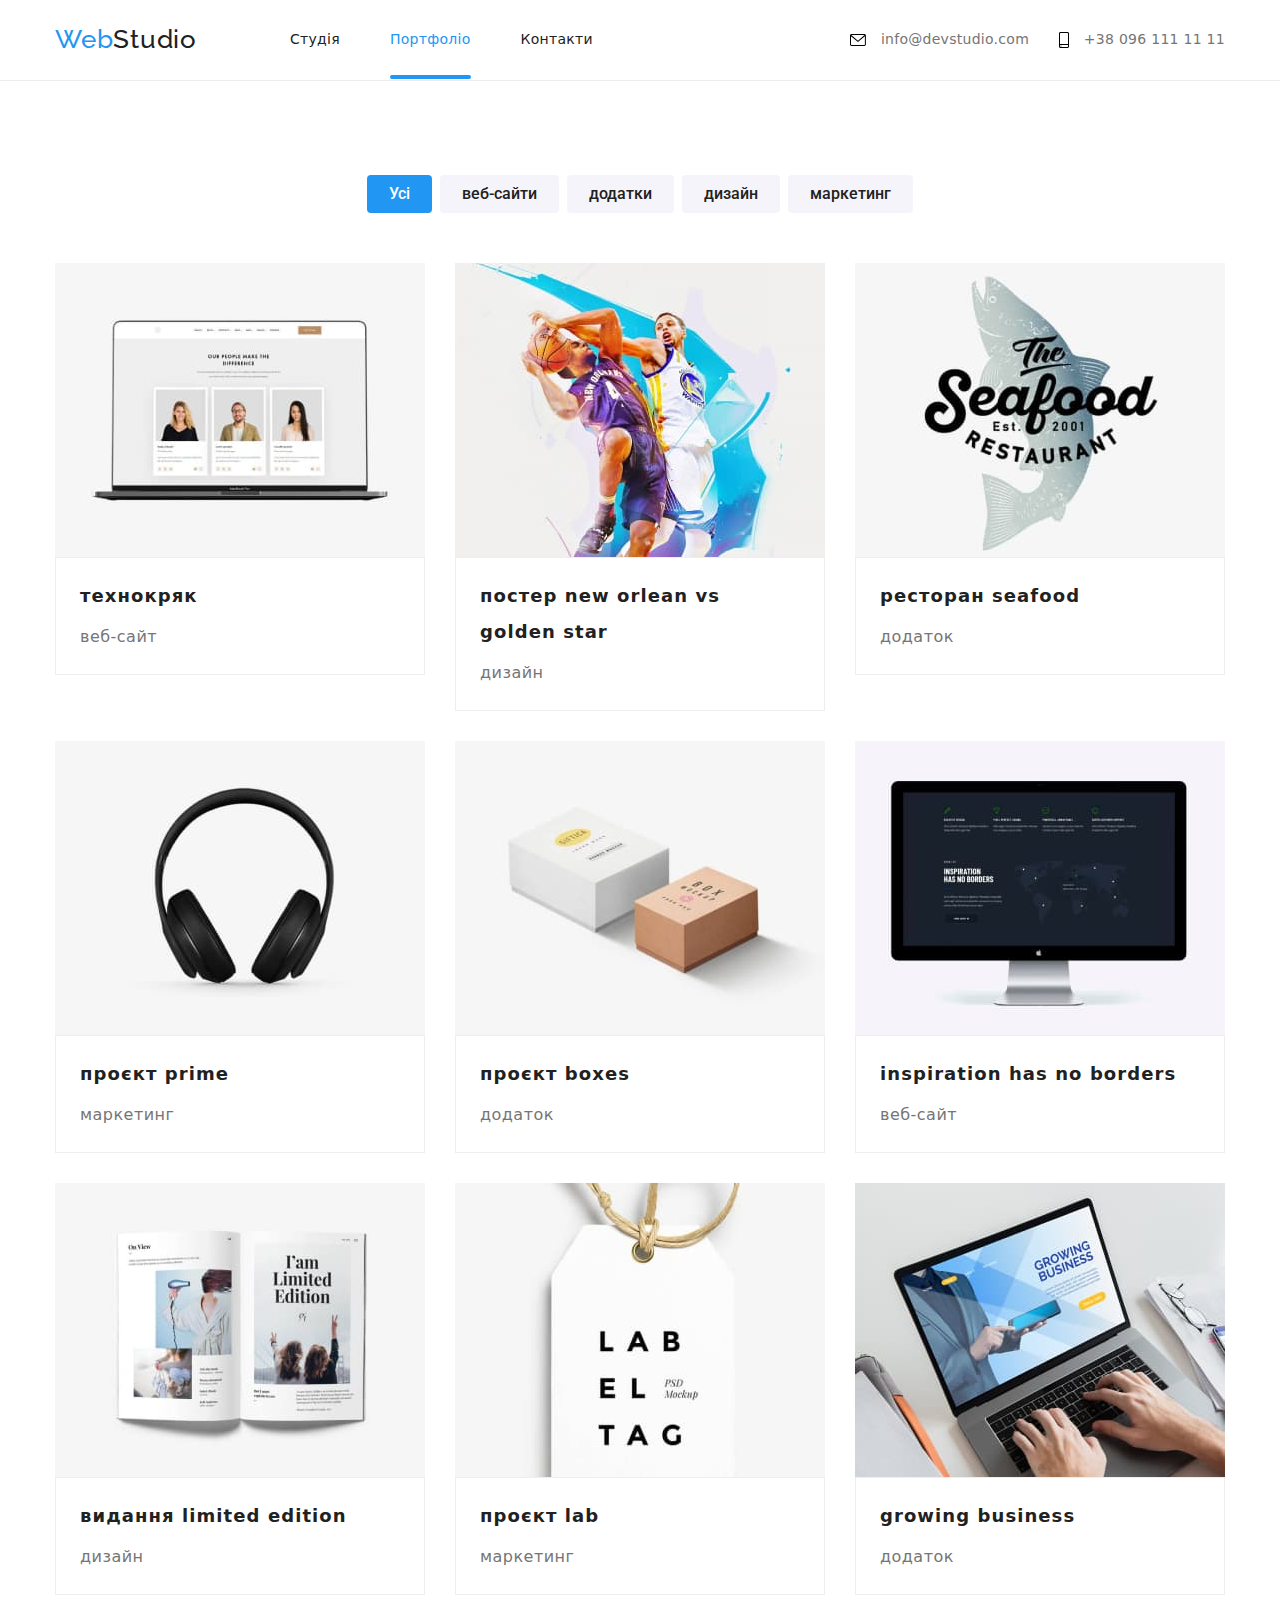
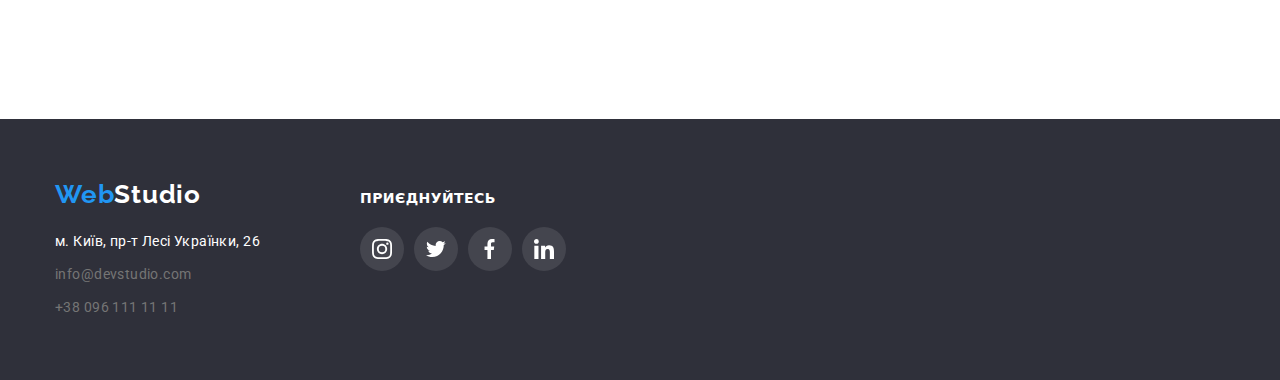
==== portfolio.html @ 93e576d7 "updated" ====
<!DOCTYPE html>
<html lang="uk">
<head>
    <meta charset="UTF-8">
    <meta http-equiv="X-UA-Compatible" content="IE=edge">
    <meta name="viewport" content="width=device-width, initial-scale=1.0">
    <title>WebStudio</title>
    <link rel="stylesheet" href="./css/style.css">
    <link rel="preconnect" href="https://fonts.googleapis.com">
  <link rel="preconnect" href="https://fonts.gstatic.com" crossorigin>
  <link href="https://fonts.googleapis.com/css2?family=Raleway:wght@700&family=Roboto:wght@400;500;700;900&display=swap"
    rel="stylesheet">
    <link rel="stylesheet" href="https://cdnjs.cloudflare.com/ajax/libs/modern-normalize/1.1.0/modern-normalize.min.css">
</head>
<body>
    <!-- Шапка -->
    <header class="header">
      <!--навігація-->
      <div class="header-container container">
      <nav class="nav">
          <!-- лого -->
          <a class="logo" href="index.html">Web<span class="logo-studio">Studio</span>
          </a>
          <!-- навігація по сайту -->
          <ul class="site-nav list">
              <li><a class="nav-studio link" href="./index.html">Студія</a></li>
              <li><a class="nav-portfolio link current" href="./portfolio.html">Портфоліо</a></li>
              <li><a class="nav-kontakty link" href="#">Контакти</a></li>
          </ul>
      </nav>
      <ul class="contacts list">
          <li>
              <a class="mail-header link" rel="noopener noreferrer nofollow" href="info@devstudio.com">
                  <svg class="item-icon mail">
                      <use href="./images/icons.svg#icon-mail"></use>
                  </svg>  
                  info@devstudio.com
              </a>
          </li>
          <li>
              <a class="tel-header link" href="tel:+380961111111">
                  <svg class="item-icon phone">
                      <use href="./images/icons.svg#icon-smartphone"></use>
                  </svg>
                  +38 096 111 11 11</a>
          </li>
      </ul>
  </div>
  </header>
    <!--- основний зміст -->
    <main >
        <section class="main-portfolio">
            <!--фільтр-->
            <div class="container">
            <h2 class="visually-hidden">фільтр портфоліо</h2>
            <ul class="list">
                <li class="item">
                    <button type="button" class="button-filtr current"> Усі</button>
                </li>
                <li class="item">
                    <button type="button" class="button-filtr"> веб-сайти</button>
                </li>
                <li class="item">
                    <button type="button" class="button-filtr"> додатки</button>
                </li>
                <li class="item">
                    <button type="button" class="button-filtr">дизайн</button>
                </li>
                <li class="item">
                    <button type="button" class="button-filtr">маркетинг</button>
                </li>
            </ul>
            <!--фільтр картинки-->
                <ul class="list list-portfolio">
                    <li class="gallery-item">
                        <a href="" class="portfolio-elements">
                        <img class="image-tehnokriak" src="./images/tehnokriak.jpg" alt="tehnokriak" width="370" height="294">
                        <div class="text-filtr">
                        <h3 class="title-filtr">технокряк</h3>
                        <p class="text-p">веб-сайт</p>
                       </div>
                    </a>
                    </li>
                    <li class="gallery-item">
                      <a href="" class="portfolio-elements">
                        <img class="image-poster" src="./images/poster.jpg" alt="poster" width="370" height="294">
                        <div class="text-filtr">
                        <h3 class="title-filtr">постер new orlean vs golden star</h3>
                        <p class="text-p">дизайн</p>
                       </div>
                      </a>
                    </li>
                    <li class="gallery-item">
                      <a href="" class="portfolio-elements">
                        <img class="image-seafood" src="./images/seafood.jpg" alt="seafood" width="370" height="294">
                        <div class="text-filtr">
                        <h3 class="title-filtr">ресторан seafood</h3>
                        <p class="text-p">додаток</p>
                        </div>
                      </a>
                    </li>
                    <li class="gallery-item">
                      <a href="" class="portfolio-elements">
                        <img class="image-prime" src="./images/prime.jpg" alt="prime" width="370" height="294">
                        <div class="text-filtr">
                        <h3 class="title-filtr">проєкт prime</h3>
                        <p class="text-p">маркетинг</p>
                        </div>
                      </a>
                    </li>
                    <li class="gallery-item">
                      <a href="" class="portfolio-elements">
                        <img class="image-boxes" src="./images/boxes.jpg" alt="boxes" width="370" height="294">
                        <div class="text-filtr">
                        <h3 class="title-filtr">проєкт boxes</h3>
                        <p class="text-p">додаток</p>
                        </div>
                      </a>
                    </li>
                    <li class="gallery-item">
                      <a href="" class="portfolio-elements">
                        <img class="image-inspiratio" src="./images/inspiration.jpg" alt="inspiration" width="370" height="294">
                        <div class="text-filtr">
                        <h3 class="title-filtr">inspiration has no borders</h3>
                        <p class="text-p">веб-сайт</p>
                        </div>
                      </a>
                    </li>
                    <li class="gallery-item">
                      <a href="" class="portfolio-elements">
                        <img class="image-limited" src="./images/limitededition.jpg" alt="limitededition" width="370" height="294">
                        <div class="text-filtr">
                        <h3 class="title-filtr">видання limited edition</h3>
                        <p class="text-p">дизайн</p>
                        </div>
                      </a>
                    </li>
                    <li class="gallery-item">
                      <a href="" class="portfolio-elements">
                        <img class="image-lab" src="./images/lab.jpg" alt="lab" width="370" height="294">
                        <div class="text-filtr">
                        <h3 class="title-filtr">проєкт lab</h3>
                        <p class="text-p">маркетинг</p>
                        </div>
                      </a>
                    </li>
                    <li class="gallery-item">
                      <a href="" class="portfolio-elements">
                        <img class="image-growing" src="./images/growing.jpg" alt="growing" width="370" height="294">
                        <div class="text-filtr">
                        <h3 class="title-filtr">growing business</h3>
                        <p class="text-p">додаток</p>
                        </div>
                      </a>
                    </li>
                </ul>
        </div>
        </section>
    </main>

    <!-- Footer-->

     <footer class="footer">
        <div class="container container-footer">
          <div>
        <a class="logo-footer" href="index.html">Web<span class="logo-studio-footer">Studio</span></a>
        <address>
            <ul class="footer-list list">
                <li class="line">
                    <a class="adress-footer link" href="https://goo.gl/maps/YAkSRpgJVrQBJSuu8"
                    target="_blank" rel="noopener noreferrer nofollow"
                    >м. Київ, пр-т Лесі Українки, 26</a
                    >
                </li>
                <li class="line">
                    <a class="mail-footer link"
                    rel="noopener noreferrer nofollow" 
                    href="info@devstudio.com"
                    >info@devstudio.com</a
                    >
                </li>
                <li><a class="tel-footer link" href="tel:+380961111111">+38 096 111 11 11</a></li>
            </ul>
        </address>
      </div>
        <div class="social-block">
          <h2 class="join">приєднуйтесь</h2>
          <ul class="icons list">
            <li class="icon item-social">
              <a class="social link" href="">
                <svg class="link-icon" width="20" height="20">
                  <use href="./images/icons.svg#icon-instagram"></use>
                </svg>
              </a>
            </li>
            <li class="icon item-social">
              <a class="social link" href="">
                <svg class="link-icon" width="20" height="20" viewBox="0 0 20 20">
                  <use href="./images/icons.svg#icon-twitter"></use>
                </svg>
              </a>
            </li>
            <li class="icon item-social">
              <a class="social link" href="">
                <svg class="link-icon" width="20" height="20" viewBox="0 0 20 20">
                  <use href="./images/icons.svg#icon-facebook"></use>
                </svg>
              </a>
            </li>
            <li class="icon item-social">
              <a class="social link" href="">
                <svg class="link-icon" width="20" height="20" viewBox="0 0 20 20">
                  <use href="./images/icons.svg#icon-linkedin"></use>
                </svg>
              </a>
            </li>
          </ul>
        </div>
    </div>
    </footer>
</body>
</html>
---- css/style.css ----
:root {
--accent: #2196F3;
--primary-text-color: #212121;
--text-color-white: #FFFFFF;
--text-color-gray: #757575;
--color-accent-hover: #188ce8;
--main-background-color: #FFFFFF;
--second-background-color: #2F303A;
--third-color-background: #F5F4FA;
--portfolio-item-bg: #EEEEEE;
--border-partners-company: #AFB1B8;
}

/* html {
	box-sizing: border-box;
}
*,
*::before,
*::after {
	box-sizing: inherit;
} */



/* body */
body {
margin: 0;
font-family:'Roboto', sans-serif;
font-weight: 400;
font-size: 14px;
letter-spacing: 0.03em;
line-height: 1.14;
color: var(--main-background-color);
}

.section {
padding-top: 94px;
padding-bottom: 94px;
}

.container {
margin-left: auto;
margin-right: auto;
padding-left: 15px;
padding-right: 15px;
width: 1200px;
}

.list {
list-style: none;
margin: 0;
padding-left: 0;
}

li {
  list-style-type: none;
}

/* header */
/* навігація */

header {background: var(--main-background-color);
}

.header {
  border-bottom: 1px solid #ececec;
}

.header-container {
display: flex;
align-items: center;
margin-top: 0;
padding-top: 0;
padding-bottom: 0;
font-weight: 500;
letter-spacing: 0.02em;
}


/* лого */
.logo {
padding-top: 24px;
padding-bottom: 25px;
margin-right: 93px;
text-decoration: none;
font-family: 'Raleway', sans-serif;
font-size: 26px;
line-height: 1.19;
letter-spacing: 0.03em;
color: var(--accent);
}

.logo-studio {color: var(--primary-text-color);}

/* навігація */
.nav {display: flex; align-items: center;
margin-right: auto;
background: var(--main-background-color);
}

.site-nav {display: flex; align-items: center;}

.site-nav .link.current,
.site-nav .link:focus,
.site-nav .link:hover,
.contacts .link:focus,
.contacts .link:hover,
.footer-list .link:focus,
.footer-list .link:hover
{
color:var(--accent);
fill:var(--accent);
}

.nav-studio.link.current::after,
.nav-portfolio.link.current::after {
  position: absolute;
  bottom: 0px;
  right: 0px;
  content: "";
  width: 100%;
  height: 4px;
  background-color: var(--accent);
  border-radius: 2px;
}

.nav-studio {
position: relative;
padding-top: 32px;
padding-bottom: 32px;
text-decoration: none;
margin-right: 50px;
font-weight: 500;
font-size: 14px;
line-height: 1.14;
letter-spacing: 0.02em;
color: var(--primary-text-color); 
}

.nav-portfolio {
position: relative;
padding-top: 32px;
padding-bottom: 32px;
margin-right: 50px;
text-decoration: none;
font-weight: 500;
font-size: 14px;
line-height: 1.14;
letter-spacing: 0.02em;
color: var(--primary-text-color);
}

.nav-kontakty {
padding-top: 32px;
padding-bottom: 32px;
text-decoration: none;
font-weight: 500;
font-size: 14px;
line-height: 1.14;
letter-spacing: 0.02em;
color: var(--primary-text-color);
}

.contacts {
padding-top: 32px;
padding-bottom: 32px;
display: flex; align-items: center;}

.mail-header{
text-decoration: none;
padding-top: 32px;
padding-bottom: 32px;
margin-right: 30px;
font-weight: 500;
font-size: 14px;
line-height: 1.14;
letter-spacing: 0.02em;
color: var(--text-color-gray);    
}

.tel-header {
text-decoration: none;
padding-top: 32px;
padding-bottom: 32px;
font-weight: 500;
font-size: 14px;
line-height: 1.14;
letter-spacing: 0.02em;
color: var(--text-color-gray);
}

.item-icon{
margin-right: 10px;
vertical-align: middle;
color: var(--text-color-gray);
}

.item-icon.phone{
  width: 10px;
  height: 16px;
}

.item-icon.mail{
  width: 16px;
  height: 12px;
}


/* основний зміст */

/*секція рішення*/
.hero {
margin: 0 auto;
text-align: center;
background-color: var(--second-background-color);
}

.overlay {
  background-image: linear-gradient(rgba(47, 48, 58, 0.4), rgba(47, 48, 58, 0.4)), url(../images/bgimage-hero.jpg);
  background-repeat: no-repeat;
  background-position: center;
  max-width: 1600px;
  height: 600px;
}

.section-order {
max-width: 1600px;
margin-right: auto;
margin-left: auto;
}

.order-container {
  margin-bottom: 0;
  padding: 200px 277px 195px 277px;
  color: var(--main-background-color);
  }

.title-decision {
margin-top: 0%;
margin-bottom: 30px;
font-weight: 900;
font-size: 44px;
line-height: 60px;
text-align: center;
letter-spacing: 0.06em;
text-transform: uppercase;
color: var(--text-color-white);
max-width: 696px;
margin: 0 auto 30px;
}

/*кнопка*/
.button {
font-family: 'Roboto', sans-serif;
border:none;
display: inline-block;
padding: 10px 32px;
font-weight: 700;
font-size: 16px;
line-height: 1.88;
/* identical to box height, or 188% */
border-radius: 4px solid transparent;
min-width: 200px;
text-align: center;
cursor: pointer;
color: var(--text-color-white);
background: var(--accent);
text-decoration: none;
  }

.button:focus,
.button:hover {
background-color: var(--color-accent-hover);
  }


/* наші переваги */

.visually-hidden { position: absolute; white-space: nowrap; width: 0px; height: 0px; overflow: hidden; border: 0;}

.advantages {
  padding-top: 94px;
  margin-bottom: 94px;
  background: var(--main-background-color);
}

.advantages > .container > .list {
  display: flex;
}

.advantages .title {
  margin-top: 0px;
  margin-bottom: 10px;
  font-weight: 700;
  font-size: 14px;
  line-height: 1.14;
  letter-spacing: 0.03em;
  text-transform: uppercase;
  text-align: start;
  color: var(--primary-text-color);
}

.advantages .advantage-item > .advantage-text {
  margin: 0;
}
.advantages .advantage-text {
  width: 270px;
}

.advantage-text {
font-weight: 400;
font-size: 14px;
line-height: 1.71;
letter-spacing: 0.03em;
margin-top: 0px;
margin-bottom: 0px;
color: var(--text-color-gray);
}

.advantages .item:not(:last-child) {
  margin-right: 30px;
}

.advantages-background{
  display: flex;
  margin-bottom: 30px;
  width: 270px;
  height: 120px;
  background-color: var(--third-color-background);
  border-radius: 4px;
  justify-content: center;
  align-items: center;
}

.advantages-icons{
  display: flex;
  width: 70px;
  height: 70px;
}

.item-benefits {
  text-align: left;
  /* padding: 0; */
  margin-right: 30px;
}

/* чим займаємось */

.work {
  margin-top: 0;
  margin-bottom: 94px;
  font-weight: 700;
  font-size: 36px;
  line-height: 1.16;
  text-align: center;
  letter-spacing: 0.03em;
  color: var(--primary-text-color);
  }

.title-work {
  font-weight: 700;
  font-size: 36px;
  line-height: 1.16;
  margin-top: 0px;
  margin-bottom: 50px;
  text-align: center;
  letter-spacing: 0.03em;
}

.work .list {
  display: flex;
  justify-content: center;
}

.work .list > .item:not(:last-child) {
  margin-right: 30px;
}

.work .list > .item > img {
  display: block;
}

.information {
 background: var(--main-background-color);
}

.work-img {
display: flex;
margin-right: auto;
margin-left: auto;
gap: 30px;
}

.foto-left {
position: relative;
background: url(close-up-image-programer-working-his-desk-office_1098-18707.jpg);
}

.foto-centr {
position: relative;
background: url(web-ui-designers-are-developing-application-smartphones-team-creators-is-working-interface-mobile-phones_8119-2713.jpg);
}

.foto-right {
position: relative;
background: url(creative-artist-web-design-with-working-colour-selection-graphic-tablet_35674-1119.jpg);
}

/*наша команда*/

.team {
padding-top: 94px;
padding-bottom: 94px;
background:var(--third-color-background);
}

.team .our-team {
  margin: 0;
  margin-bottom: 50px;
}

.our-team {
text-align: center;
font-weight: 700;
font-size: 36px;
line-height: 1.16;
letter-spacing: 0.03em;
color: var(--primary-text-color);
}

.background-team {
display: flex;
font-size: 16px;
line-height: 1.19;
gap: 30px;
text-align: center;
background-color: var(--third-color-background);;
}

.team-item {
display: flex;
justify-content: center;
flex-direction: column;
flex-basis: calc((100% - 30% * 3) / 4);
align-items: center;
padding-bottom: 0px;
width: 270px;
box-shadow: 0px 2px 1px rgba(0, 0, 0, 0.2), 0px 1px 1px rgba(0, 0, 0, 0.14), 0px 1px 3px rgba(0, 0, 0, 0.12);
border-radius: 4px;
background-color: var(--main-background-color);
}

.team-wrapper {
padding-top: 30px 10px;
}

.demianenko {
display: inline-block;
margin-bottom: 30px;
background: url(4853.jpg);
border-radius: 0px;
}

.repina {
display: inline-block;
margin-bottom: 30px;
font-weight: 500;
background: url(5844.jpg);
border-radius: 0px;
}

.tarasov {
display: inline-block;
margin-bottom: 30px;
background: url(16166.jpg);
border-radius: 0px;
}

.ermakov {
display: inline-block;
margin-bottom: 30px;
background: url(2968.jpg);
border-radius: 0px;
}
 .name {
margin-top: 0;
margin-bottom: 10px;
font-weight: 500;
font-size: inherit;
line-height: 1.18;
letter-spacing: 0.03em;
color: var(--primary-text-color);
 }

.specialty {
font-weight: 400;
font-size: 16px;
line-height: 1.18;
letter-spacing: 0.03em;
margin-bottom: 16px;
color: var(--text-color-gray);
 }
 .social-links{
  margin-bottom: 30px;
 }
.social-links {
  display: flex;
  margin-right: auto;
  margin-left: auto;
  width: 206px;
  height: 44px;
  padding: 0;
}

.social {
  display: block;
  width: 44px;
  height: 44px;
  border-radius: 50%;
  fill: var(--icons-color);
}
.social .link-icon {
  margin: 12px;
}

.social-links .link {
  display: flex;
  align-items: center;
  width: 44px;
  height: 44px;
  border-radius: 50%;
  background-size: 20px;
  background-repeat: no-repeat;
  background-position: center;
}

.social-links > li{
  margin-right: 10px;
}

.social-links > li:last-child{
  margin-right: 0px;
}

.social-links .link-icon {
  display: inline-block;
  fill: #AFB1B8;
}

.social-links .link:hover > .link-icon,
.social-links .link:focus > .link-icon {
  fill: var(--text-color-white);
}

.social-links .link:hover,
.social-links .link:focus {
  background-color: var(--color-accent-hover);
}


.employment-partners {
padding-top: 94px;
padding-bottom: 94px;
}

.title-section{
  margin: 0;
  margin-bottom: 50px;
  margin-left: auto;
  margin-right: auto;
  font-weight: 700;
  font-size: 36px;
  line-height: 1.17;
  text-align: center;
  color: var(--primary-text-color);
}

.partners{
  display: flex;
  justify-content: space-between;
  /* padding-bottom: 94px; */
  margin: 0;
  padding: 0%;
}

.partners-image{
  display: flex;
}

.partners-link{
  display: flex;
  width: 170px;
  height: 92px;
  border: 1px solid var(--border-partners-company);
  border-radius: 4px;
  justify-content: center;
  align-items: center;
}

.partners-logo{
display: block;
fill: var(--border-partners-company);
Width: 106px;
Height: 60px;
}

.partners-link:hover,
.partners-link:focus{
  border: 1px solid var(--accent);
}

.partners-link:hover > .partners-logo,
.partners-link:focus > .partners-logo{
  fill: var(--accent);
}



/*footer*/

.footer {
background: var(--second-background-color);
padding-top: 60px;
padding-bottom: 60px;
}

.container-footer {
  display: flex;
  align-items: baseline;
}

.logo-footer {
display: block;
margin-top: 0px;
margin-bottom: 20px;
text-decoration: none;
font-family: 'Raleway';
font-weight: 700;
font-size: 26px;
line-height: 1.19;
letter-spacing: 0.03em;
color: var(--accent);
}

.logo-studio-footer {
color:var(--text-color-white);
}

.footer-list {padding: 0px; margin-left: auto;}

.line {
  margin-bottom: 9px;
}

.adress-footer {
text-decoration: none;
font-family: 'Roboto';
font-style: normal;
font-size: 14px;
line-height: 1.71;
letter-spacing: 0.03em;
color: var(--text-color-white);
}

.mail-footer {
text-decoration: none;
font-family: 'Roboto';
font-style: normal;
font-weight: 400;
font-size: 14px;
line-height: 1.71;
letter-spacing: 0.03em;
color: var(--text-color-gray);
}

.tel-footer {
text-decoration: none;
font-family: 'Roboto';
font-style: normal;
font-weight: 400;
font-size: 14px;
line-height: 1.71;
letter-spacing: 0.03em;
margin-bottom: 0px;
color: var(--text-color-gray);
}


.footer {
display: flex;
}

.social-block {
 margin-left: 100px;
}

.join {
margin-top: 0px;
margin-bottom: 20px;
color: var(--text-color-white);
font-weight: 700;
font-size: 14px;
line-height: 1.14;
text-transform: uppercase;
text-align: left;
}

footer .icons.list {
min-width: 206px;
display: flex;
padding: 0;
justify-content: space-between;
}

footer .social.link {
border-radius: 50%;
background: rgba(255, 255, 255, 0.1);
fill: var(--text-color-white);
}

footer .social.link:hover,
footer .social.link:focus{
  background: var(--accent);
}

 


/* portfolio */

.main-portfolio {
    background: var(--main-background-color);
}

 /* Фільтр */

 .main-portfolio {
  padding-top: 94px;
  padding-bottom: 94px;
 }

 .main-portfolio > .container > .list {
  display: flex;
  justify-content: center;
  flex-wrap: wrap;
}

.main-portfolio .list:first-of-type {
  margin-bottom: 50px;
}

.main-portfolio .item:not(:last-child) {
  margin-right: 8px;
}

/* кнопки фільтра */


.button-filtr {
  cursor: pointer;
    padding: 6px 22px;
    border-radius: 4px;
    border: none;
    color: var(--primary-text-color);
    background-color: var(--third-color-background);
    font-family: Roboto, sans-serif;
    font-weight: 500;
    font-size: 16px;
    line-height: 1.62;
    font-family: 'Roboto';
    background: #F5F4FA;
}

.button-filtr.current {
  color: var(--text-color-white);
  background-color: var(--accent);
  }


.item .button-filtr:hover,
.item .button-filtr:focus{
    color: var(--main-background-color);
    background-color: var(--accent);
}

.item:hover,
.item:focus
 {
  box-shadow: 0px 3px 1px rgba(0, 0, 0, 0.1), 0px 1px 2px rgba(0, 0, 0, 0.08), 0px 2px 2px rgba(0, 0, 0, 0.12);
}


/* картинки */

  
.gallery-item {
flex-basis: calc((100% - (30px * 2)) / 3);
font-size: 16px;
line-height: 1.88;
background: var(--text-color-white);
border-radius: 5px;
margin: 0;
margin-bottom: 30px;
font-weight: 700;
font-size: 18px;
line-height: 2;
letter-spacing: 0.06em;
text-align: start;
}

.gallery-item:hover,
.gallery-item:focus{
  box-shadow: 0px 1px 1px rgba(0, 0, 0, 0.12), 0px 4px 4px rgba(0, 0, 0, 0.06), 1px 4px 6px rgba(0, 0, 0, 0.16);
}



.gallery-item:not(:nth-child(3n + 3)) {
  margin-right: 30px;
}

.galerry-card:not(:nth-last-child(-n + 3)) {
  margin-bottom: 0px;
}

.gallery-item img {
  display: block;
}

.gallery-item {
  color: inherit;
}

.gallery-item p {
  display: inline-block;
  margin: 0;
}
  
  .image-tehnokriak {
   background: url(portfolio1.jpg)
  }
  
  .image-poster {
  background: url(portfolio2.jpg);
  }
  
  .image-seafood {
  background: url(portfolio-1.jpg);
  }
  
  .image-prime {
  background: url(portfolio-2.jpg);
  }
  
  .image-boxes {
  background: url(portfolio5.jpg);
  }
  
  .image-inspiratio {
  background: url(111.jpg);
  }
  
  .image-limited {
  background: url(portfolio7.jpg);
  }
  
  .image-lab {
  background: url(portfolio8.jpg);
  }
  
  .image-growing {
  background: url(2910404.jpg);
  }
  
.text-filtr {
padding: 20px 24px 20px 24px;
background: var(--main-background-color);
border: 1px solid #EEEEEE;
margin: 0;
font-weight: 700;
font-size: 18px;
line-height: 2;
letter-spacing: 0.06em;
text-align: start;
}

  .title-filtr {
  font-size: 18px;
  line-height: 2;
  margin-top: 0px;
  margin-bottom: 4px;
  color: var(--primary-text-color);
  }
  
  .text-p {
  font-weight: 400;
  font-size: 16px;
  line-height: 1.87;
  letter-spacing: 0.03em;
  margin-top: 0px;
  margin-bottom: 0px;
  color: var(--text-color-gray);
  }

.portfolio-elements{
  text-decoration: none;
}

  .portfolio-elements:hover,
  .portfolio-elements:focus{
      box-shadow: 1px 4px 6px rgba(0, 0, 0, 0.16), 0px 4px 4px rgba(0, 0, 0, 0.06), 0px 1px 1px rgba(0, 0, 0, 0.12);
  }
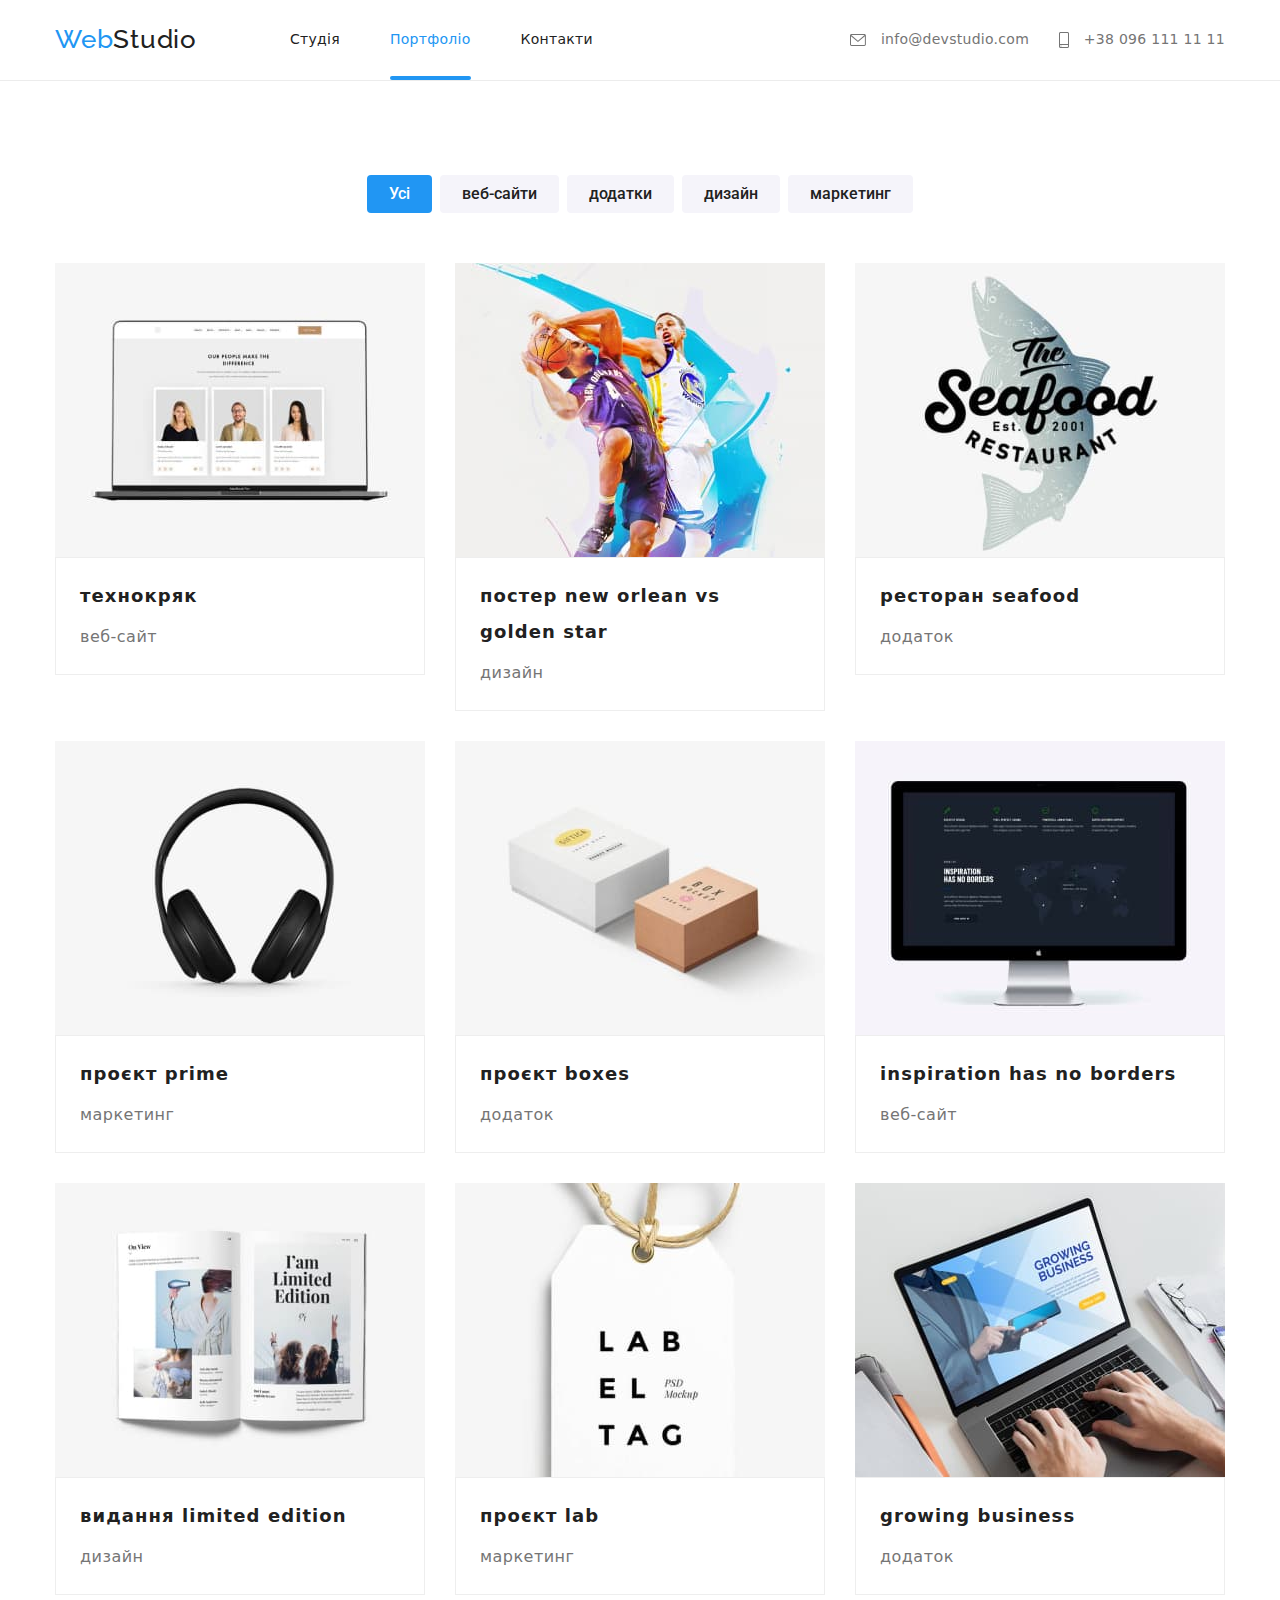
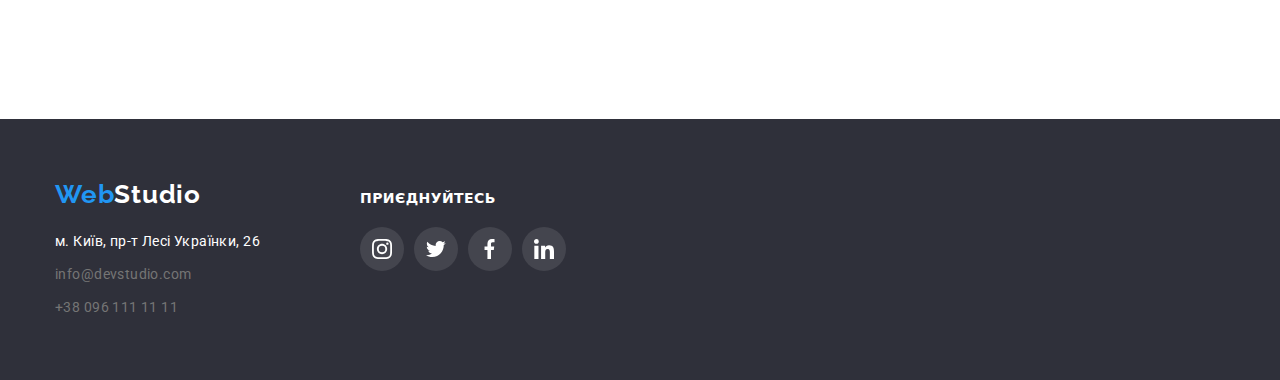
==== commit 511973dd: "updated" ====
--- a/portfolio.html
+++ b/portfolio.html
@@ -74,7 +74,14 @@
                 <ul class="list list-portfolio">
                     <li class="gallery-item">
                         <a href="" class="portfolio-elements">
+                          <div class="portfolio-card">
                         <img class="image-tehnokriak" src="./images/tehnokriak.jpg" alt="tehnokriak" width="370" height="294">
+                        <div class="portfolio-info">
+                          <p class="portfolio-galerry-text">
+                            Ресурс пропонує комплексні пропозиції з різним рівнем функціоналу та сервісів. Все це дозволить відвідувачу отримати вичерпні відомості про компанію чи приватну особу.
+                          </p>
+                        </div>
+                      </div>
                         <div class="text-filtr">
                         <h3 class="title-filtr">технокряк</h3>
                         <p class="text-p">веб-сайт</p>
@@ -82,8 +89,15 @@
                     </a>
                     </li>
                     <li class="gallery-item">
-                      <a href="" class="portfolio-elements">
+                      <a href="#" class="portfolio-elements">
+                        <div class="portfolio-card">
                         <img class="image-poster" src="./images/poster.jpg" alt="poster" width="370" height="294">
+                        <div class="portfolio-info">
+                          <p class="portfolio-galerry-text">
+                            Ресурс пропонує комплексні пропозиції з різним рівнем функціоналу та сервісів. Все це дозволить відвідувачу отримати вичерпні відомості про компанію чи приватну особу.
+                          </p>
+                        </div>
+                      </div>
                         <div class="text-filtr">
                         <h3 class="title-filtr">постер new orlean vs golden star</h3>
                         <p class="text-p">дизайн</p>
@@ -92,7 +106,14 @@
                     </li>
                     <li class="gallery-item">
                       <a href="" class="portfolio-elements">
+                        <div class="portfolio-card">
                         <img class="image-seafood" src="./images/seafood.jpg" alt="seafood" width="370" height="294">
+                        <div class="portfolio-info">
+                          <p class="portfolio-galerry-text">
+                            Ресурс пропонує комплексні пропозиції з різним рівнем функціоналу та сервісів. Все це дозволить відвідувачу отримати вичерпні відомості про компанію чи приватну особу.
+                          </p>
+                        </div>
+                        </div>
                         <div class="text-filtr">
                         <h3 class="title-filtr">ресторан seafood</h3>
                         <p class="text-p">додаток</p>
@@ -101,7 +122,14 @@
                     </li>
                     <li class="gallery-item">
                       <a href="" class="portfolio-elements">
+                        <div class="portfolio-card">
                         <img class="image-prime" src="./images/prime.jpg" alt="prime" width="370" height="294">
+                        <div class="portfolio-info">
+                          <p class="portfolio-galerry-text">
+                            Ресурс пропонує комплексні пропозиції з різним рівнем функціоналу та сервісів. Все це дозволить відвідувачу отримати вичерпні відомості про компанію чи приватну особу.
+                          </p>
+                        </div>
+                        </div>
                         <div class="text-filtr">
                         <h3 class="title-filtr">проєкт prime</h3>
                         <p class="text-p">маркетинг</p>
@@ -110,7 +138,14 @@
                     </li>
                     <li class="gallery-item">
                       <a href="" class="portfolio-elements">
+                        <div class="portfolio-card">
                         <img class="image-boxes" src="./images/boxes.jpg" alt="boxes" width="370" height="294">
+                        <div class="portfolio-info">
+                          <p class="portfolio-galerry-text">
+                            Ресурс пропонує комплексні пропозиції з різним рівнем функціоналу та сервісів. Все це дозволить відвідувачу отримати вичерпні відомості про компанію чи приватну особу.
+                          </p>
+                        </div>
+                        </div>
                         <div class="text-filtr">
                         <h3 class="title-filtr">проєкт boxes</h3>
                         <p class="text-p">додаток</p>
@@ -119,7 +154,14 @@
                     </li>
                     <li class="gallery-item">
                       <a href="" class="portfolio-elements">
+                        <div class="portfolio-card">
                         <img class="image-inspiratio" src="./images/inspiration.jpg" alt="inspiration" width="370" height="294">
+                        <div class="portfolio-info">
+                          <p class="portfolio-galerry-text">
+                            Ресурс пропонує комплексні пропозиції з різним рівнем функціоналу та сервісів. Все це дозволить відвідувачу отримати вичерпні відомості про компанію чи приватну особу.
+                          </p>
+                        </div>
+                        </div>
                         <div class="text-filtr">
                         <h3 class="title-filtr">inspiration has no borders</h3>
                         <p class="text-p">веб-сайт</p>
@@ -128,7 +170,14 @@
                     </li>
                     <li class="gallery-item">
                       <a href="" class="portfolio-elements">
+                        <div class="portfolio-card">
                         <img class="image-limited" src="./images/limitededition.jpg" alt="limitededition" width="370" height="294">
+                        <div class="portfolio-info">
+                          <p class="portfolio-galerry-text">
+                            Ресурс пропонує комплексні пропозиції з різним рівнем функціоналу та сервісів. Все це дозволить відвідувачу отримати вичерпні відомості про компанію чи приватну особу.
+                          </p>
+                        </div>
+                        </div>
                         <div class="text-filtr">
                         <h3 class="title-filtr">видання limited edition</h3>
                         <p class="text-p">дизайн</p>
@@ -137,7 +186,14 @@
                     </li>
                     <li class="gallery-item">
                       <a href="" class="portfolio-elements">
+                        <div class="portfolio-card">
                         <img class="image-lab" src="./images/lab.jpg" alt="lab" width="370" height="294">
+                        <div class="portfolio-info">
+                          <p class="portfolio-galerry-text">
+                            Ресурс пропонує комплексні пропозиції з різним рівнем функціоналу та сервісів. Все це дозволить відвідувачу отримати вичерпні відомості про компанію чи приватну особу.
+                          </p>
+                        </div>
+                        </div>
                         <div class="text-filtr">
                         <h3 class="title-filtr">проєкт lab</h3>
                         <p class="text-p">маркетинг</p>
@@ -146,7 +202,14 @@
                     </li>
                     <li class="gallery-item">
                       <a href="" class="portfolio-elements">
+                        <div class="portfolio-card">
                         <img class="image-growing" src="./images/growing.jpg" alt="growing" width="370" height="294">
+                        <div class="portfolio-info">
+                          <p class="portfolio-galerry-text">
+                            Ресурс пропонує комплексні пропозиції з різним рівнем функціоналу та сервісів. Все це дозволить відвідувачу отримати вичерпні відомості про компанію чи приватну особу.
+                          </p>
+                        </div>
+                        </div>
                         <div class="text-filtr">
                         <h3 class="title-filtr">growing business</h3>
                         <p class="text-p">додаток</p>
--- a/css/style.css
+++ b/css/style.css
@@ -9,6 +9,9 @@
 --third-color-background: #F5F4FA;
 --portfolio-item-bg: #EEEEEE;
 --border-partners-company: #AFB1B8;
+--transition-duration: 250ms;
+--transition-timing-function: cubic-bezier(0.4, 0, 0.2, 1);
+--transparent-color: rgba(0, 0, 0, 0);
 }
 
 /* html {
@@ -106,22 +109,25 @@
 .contacts .link:focus,
 .contacts .link:hover,
 .footer-list .link:focus,
-.footer-list .link:hover
+.footer-list .link:hover,
+.header-icon-link:focus,
+.header-icon-link:hover
 {
 color:var(--accent);
 fill:var(--accent);
 }
 
+
 .nav-studio.link.current::after,
 .nav-portfolio.link.current::after {
-  position: absolute;
-  bottom: 0px;
-  right: 0px;
-  content: "";
-  width: 100%;
-  height: 4px;
-  background-color: var(--accent);
-  border-radius: 2px;
+position: absolute;
+bottom: -1px;
+right: 0px;
+content: "";
+width: 100%;
+height: 4px;
+background-color: var(--accent);
+border-radius: 2px;
 }
 
 .nav-studio {
@@ -134,7 +140,10 @@
 font-size: 14px;
 line-height: 1.14;
 letter-spacing: 0.02em;
-color: var(--primary-text-color); 
+color: var(--primary-text-color);
+transition-property: color;
+transition-duration: 250ms;
+transition-timing-function: cubic-bezier(0.4, 0, 0.2, 1);
 }
 
 .nav-portfolio {
@@ -148,6 +157,9 @@
 line-height: 1.14;
 letter-spacing: 0.02em;
 color: var(--primary-text-color);
+transition-property: color;
+transition-duration: 250ms;
+transition-timing-function: cubic-bezier(0.4, 0, 0.2, 1);
 }
 
 .nav-kontakty {
@@ -159,6 +171,9 @@
 line-height: 1.14;
 letter-spacing: 0.02em;
 color: var(--primary-text-color);
+transition-property: color;
+transition-duration: 250ms;
+transition-timing-function: cubic-bezier(0.4, 0, 0.2, 1);
 }
 
 .contacts {
@@ -189,10 +204,16 @@
 color: var(--text-color-gray);
 }
 
+.header-icon-link {
+  transition-property: color;
+  transition-duration: 250ms;
+  transition-timing-function: cubic-bezier(0.4, 0, 0.2, 1);
+}
+
 .item-icon{
 margin-right: 10px;
 vertical-align: middle;
-color: var(--text-color-gray);
+fill: var(--text-color-gray);
 }
 
 .item-icon.phone{
@@ -204,6 +225,8 @@
   width: 16px;
   height: 12px;
 }
+
+
 
 
 /* основний зміст */
@@ -216,11 +239,11 @@
 }
 
 .overlay {
-  background-image: linear-gradient(rgba(47, 48, 58, 0.4), rgba(47, 48, 58, 0.4)), url(../images/bgimage-hero.jpg);
-  background-repeat: no-repeat;
-  background-position: center;
-  max-width: 1600px;
-  height: 600px;
+background-image: linear-gradient(rgba(47, 48, 58, 0.4), rgba(47, 48, 58, 0.4)), url(../images/bgimage-hero.jpg);
+background-repeat: no-repeat;
+background-position: center;
+max-width: 1600px;
+height: 600px;
 }
 
 .section-order {
@@ -230,10 +253,10 @@
 }
 
 .order-container {
-  margin-bottom: 0;
-  padding: 200px 277px 195px 277px;
-  color: var(--main-background-color);
-  }
+margin-bottom: 0;
+padding: 200px 277px 195px 277px;
+color: var(--main-background-color);
+}
 
 .title-decision {
 margin-top: 0%;
@@ -254,6 +277,7 @@
 font-family: 'Roboto', sans-serif;
 border:none;
 display: inline-block;
+border-radius: 4px;
 padding: 10px 32px;
 font-weight: 700;
 font-size: 16px;
@@ -266,12 +290,74 @@
 color: var(--text-color-white);
 background: var(--accent);
 text-decoration: none;
+transition-property: background-color;
+transition-duration: 250ms;
+transition-timing-function: cubic-bezier(0.4, 0, 0.2, 1);
   }
 
 .button:focus,
 .button:hover {
 background-color: var(--color-accent-hover);
-  }
+}
+
+/* backdrop */
+.backdrop {
+  position: fixed;
+  /* display: flex;
+  align-items: center;
+  justify-content: center; */
+  top: 0;
+  left: 0;
+  width: 100%;
+  height: 100%;
+  background: rgba(0, 0, 0, 0.2);
+}
+
+.modal {
+position: absolute;
+top: 50%;
+left: 50%;
+transform: translateX(-50%) translateY(-50%);
+width: 528px;
+height: 581px;
+background-color: var(--white-color);
+box-shadow: var(--box-shadow);
+border-radius: 4px;
+background: #FFFFFF;
+box-shadow: 0px 1px 3px rgba(0, 0, 0, 0.12), 0px 1px 1px rgba(0, 0, 0, 0.14), 0px 2px 1px rgba(0, 0, 0, 0.2);
+border-radius: 4px;
+}
+
+.backdrop.is-hidden {
+visibility: hidden;
+opacity: 0;
+pointer-events: none;
+}
+
+.close-button {
+  position: absolute;
+  top: 10px;
+  right: 10px;
+  background-color: var(--main-background-color);
+  border: 1px solid currentColor;
+  width: 30px;
+  height: 30px;
+  border-radius: 50%;
+  color: var(--third-color-background);
+  cursor: pointer;
+  transition-property: color;
+  transition-duration: 250ms;
+  transition-timing-function: cubic-bezier(0.4, 0, 0.2, 1);
+}
+
+.close {
+  fill: #000000;
+}
+
+.close-button:hover,
+.close-button:focus {
+  color: var(--accent);
+}
 
 
 /* наші переваги */
@@ -404,6 +490,37 @@
 .foto-right {
 position: relative;
 background: url(creative-artist-web-design-with-working-colour-selection-graphic-tablet_35674-1119.jpg);
+}
+
+.product-thumb {
+  position: relative;
+  display: block;
+  max-height: 294px;
+}
+
+.label-card {
+  position: absolute;
+  margin: 0;
+  bottom: 0;
+  width: 100%;
+  padding: 27px 107px;
+  text-align: center;
+  /* padding: 32px 64px;*/
+  /* opacity: 0; */
+  background: rgba(47, 48, 58, 0.8);
+  font-weight: 700;
+  font-size: 14px;
+  line-height: 1.142;
+  letter-spacing: 0.03em;
+}
+
+.label-text {
+margin: 0;
+bottom: 0;
+text-align: center;
+text-transform: uppercase;
+color: var(--text-color-white)
+
 }
 
 /*наша команда*/
@@ -503,6 +620,7 @@
  .social-links{
   margin-bottom: 30px;
  }
+
 .social-links {
   display: flex;
   margin-right: auto;
@@ -518,45 +636,46 @@
   height: 44px;
   border-radius: 50%;
   fill: var(--icons-color);
+  transition-duration: 250ms;
+  transition-timing-function: cubic-bezier(0.4, 0, 0.2, 1);
 }
 .social .link-icon {
   margin: 12px;
 }
 
 .social-links .link {
-  display: flex;
-  align-items: center;
-  width: 44px;
-  height: 44px;
-  border-radius: 50%;
-  background-size: 20px;
-  background-repeat: no-repeat;
-  background-position: center;
+display: flex;
+align-items: center;
+width: 44px;
+height: 44px;
+border-radius: 50%;
+background-size: 20px;
+background-repeat: no-repeat;
+background-position: center;
 }
 
 .social-links > li{
-  margin-right: 10px;
+margin-right: 10px;
 }
 
 .social-links > li:last-child{
-  margin-right: 0px;
+margin-right: 0px;
 }
 
 .social-links .link-icon {
-  display: inline-block;
-  fill: #AFB1B8;
+display: inline-block;
+fill: #AFB1B8;
 }
 
 .social-links .link:hover > .link-icon,
 .social-links .link:focus > .link-icon {
-  fill: var(--text-color-white);
+fill: var(--text-color-white);
 }
 
 .social-links .link:hover,
 .social-links .link:focus {
-  background-color: var(--color-accent-hover);
-}
-
+background-color: var(--color-accent-hover);
+}
 
 .employment-partners {
 padding-top: 94px;
@@ -564,37 +683,39 @@
 }
 
 .title-section{
-  margin: 0;
-  margin-bottom: 50px;
-  margin-left: auto;
-  margin-right: auto;
-  font-weight: 700;
-  font-size: 36px;
-  line-height: 1.17;
-  text-align: center;
-  color: var(--primary-text-color);
+margin: 0;
+margin-bottom: 50px;
+margin-left: auto;
+margin-right: auto;
+font-weight: 700;
+font-size: 36px;
+line-height: 1.17;
+text-align: center;
+color: var(--primary-text-color);
 }
 
 .partners{
-  display: flex;
-  justify-content: space-between;
-  /* padding-bottom: 94px; */
-  margin: 0;
-  padding: 0%;
+display: flex;
+justify-content: space-between;
+/* padding-bottom: 94px; */
+margin: 0;
+padding: 0%;
 }
 
 .partners-image{
-  display: flex;
+display: flex;
 }
 
 .partners-link{
-  display: flex;
-  width: 170px;
-  height: 92px;
-  border: 1px solid var(--border-partners-company);
-  border-radius: 4px;
-  justify-content: center;
-  align-items: center;
+display: flex;
+width: 170px;
+height: 92px;
+border: 1px solid var(--border-partners-company);
+border-radius: 4px;
+justify-content: center;
+align-items: center;
+transition-duration: 250ms;
+transition-timing-function: cubic-bezier(0.4, 0, 0.2, 1);
 }
 
 .partners-logo{
@@ -606,12 +727,12 @@
 
 .partners-link:hover,
 .partners-link:focus{
-  border: 1px solid var(--accent);
+border: 1px solid var(--accent);
 }
 
 .partners-link:hover > .partners-logo,
 .partners-link:focus > .partners-logo{
-  fill: var(--accent);
+fill: var(--accent);
 }
 
 
@@ -625,8 +746,8 @@
 }
 
 .container-footer {
-  display: flex;
-  align-items: baseline;
+display: flex;
+align-items: baseline;
 }
 
 .logo-footer {
@@ -649,7 +770,7 @@
 .footer-list {padding: 0px; margin-left: auto;}
 
 .line {
-  margin-bottom: 9px;
+margin-bottom: 9px;
 }
 
 .adress-footer {
@@ -660,6 +781,8 @@
 line-height: 1.71;
 letter-spacing: 0.03em;
 color: var(--text-color-white);
+transition-duration: 250ms;
+transition-timing-function: cubic-bezier(0.4, 0, 0.2, 1);
 }
 
 .mail-footer {
@@ -671,6 +794,8 @@
 line-height: 1.71;
 letter-spacing: 0.03em;
 color: var(--text-color-gray);
+transition-duration: 250ms;
+transition-timing-function: cubic-bezier(0.4, 0, 0.2, 1);
 }
 
 .tel-footer {
@@ -683,6 +808,8 @@
 letter-spacing: 0.03em;
 margin-bottom: 0px;
 color: var(--text-color-gray);
+transition-duration: 250ms;
+transition-timing-function: cubic-bezier(0.4, 0, 0.2, 1);
 }
 
 
@@ -691,7 +818,7 @@
 }
 
 .social-block {
- margin-left: 100px;
+margin-left: 100px;
 }
 
 .join {
@@ -720,7 +847,7 @@
 
 footer .social.link:hover,
 footer .social.link:focus{
-  background: var(--accent);
+background: var(--accent);
 }
 
  
@@ -729,70 +856,71 @@
 /* portfolio */
 
 .main-portfolio {
-    background: var(--main-background-color);
+background: var(--main-background-color);
 }
 
  /* Фільтр */
 
  .main-portfolio {
-  padding-top: 94px;
-  padding-bottom: 94px;
+padding-top: 94px;
+padding-bottom: 94px;
  }
 
  .main-portfolio > .container > .list {
-  display: flex;
-  justify-content: center;
-  flex-wrap: wrap;
+display: flex;
+justify-content: center;
+flex-wrap: wrap;
 }
 
 .main-portfolio .list:first-of-type {
-  margin-bottom: 50px;
+margin-bottom: 50px;
 }
 
 .main-portfolio .item:not(:last-child) {
-  margin-right: 8px;
+margin-right: 8px;
 }
 
 /* кнопки фільтра */
 
 
 .button-filtr {
-  cursor: pointer;
-    padding: 6px 22px;
-    border-radius: 4px;
-    border: none;
-    color: var(--primary-text-color);
-    background-color: var(--third-color-background);
-    font-family: Roboto, sans-serif;
-    font-weight: 500;
-    font-size: 16px;
-    line-height: 1.62;
-    font-family: 'Roboto';
-    background: #F5F4FA;
+cursor: pointer;
+padding: 6px 22px;
+border-radius: 4px;
+border: none;
+color: var(--primary-text-color);
+background-color: var(--third-color-background);
+font-family: Roboto, sans-serif;
+font-weight: 500;
+font-size: 16px;
+line-height: 1.62;
+font-family: 'Roboto';
+background: #F5F4FA;
+transition-duration: 250ms;
+transition-timing-function: cubic-bezier(0.4, 0, 0.2, 1);
 }
 
 .button-filtr.current {
-  color: var(--text-color-white);
-  background-color: var(--accent);
+color: var(--text-color-white);
+background-color: var(--accent);
   }
 
 
 .item .button-filtr:hover,
 .item .button-filtr:focus{
-    color: var(--main-background-color);
-    background-color: var(--accent);
+color: var(--main-background-color);
+background-color: var(--accent);
 }
 
 .item:hover,
 .item:focus
  {
-  box-shadow: 0px 3px 1px rgba(0, 0, 0, 0.1), 0px 1px 2px rgba(0, 0, 0, 0.08), 0px 2px 2px rgba(0, 0, 0, 0.12);
+box-shadow: 0px 3px 1px rgba(0, 0, 0, 0.1), 0px 1px 2px rgba(0, 0, 0, 0.08), 0px 2px 2px rgba(0, 0, 0, 0.12);
 }
 
 
 /* картинки */
 
-  
 .gallery-item {
 flex-basis: calc((100% - (30px * 2)) / 3);
 font-size: 16px;
@@ -810,10 +938,8 @@
 
 .gallery-item:hover,
 .gallery-item:focus{
-  box-shadow: 0px 1px 1px rgba(0, 0, 0, 0.12), 0px 4px 4px rgba(0, 0, 0, 0.06), 1px 4px 6px rgba(0, 0, 0, 0.16);
-}
-
-
+box-shadow: 0px 1px 1px rgba(0, 0, 0, 0.12), 0px 4px 4px rgba(0, 0, 0, 0.06), 1px 4px 6px rgba(0, 0, 0, 0.16);
+}
 
 .gallery-item:not(:nth-child(3n + 3)) {
   margin-right: 30px;
@@ -885,28 +1011,64 @@
 }
 
   .title-filtr {
-  font-size: 18px;
-  line-height: 2;
-  margin-top: 0px;
-  margin-bottom: 4px;
-  color: var(--primary-text-color);
-  }
+font-size: 18px;
+line-height: 2;
+margin-top: 0px;
+margin-bottom: 4px;
+color: var(--primary-text-color);
+}
   
   .text-p {
-  font-weight: 400;
-  font-size: 16px;
-  line-height: 1.87;
-  letter-spacing: 0.03em;
-  margin-top: 0px;
-  margin-bottom: 0px;
-  color: var(--text-color-gray);
-  }
+font-weight: 400;
+font-size: 16px;
+line-height: 1.87;
+letter-spacing: 0.03em;
+margin-top: 0px;
+margin-bottom: 0px;
+color: var(--text-color-gray);
+}
 
 .portfolio-elements{
-  text-decoration: none;
+text-decoration: none;
+transition-property: box-shadow,transform;
+transition-duration: 250ms;
+transition-timing-function: cubic-bezier(0.4, 0, 0.2, 1);
 }
 
   .portfolio-elements:hover,
   .portfolio-elements:focus{
-      box-shadow: 1px 4px 6px rgba(0, 0, 0, 0.16), 0px 4px 4px rgba(0, 0, 0, 0.06), 0px 1px 1px rgba(0, 0, 0, 0.12);
-  }+box-shadow: 1px 4px 6px rgba(0, 0, 0, 0.16), 0px 4px 4px rgba(0, 0, 0, 0.06), 0px 1px 1px rgba(0, 0, 0, 0.12);
+}
+
+  .portfolio-card {
+position: relative;
+overflow: hidden;
+transition-property: transform;
+transition-duration: 250ms;
+transition-timing-function: cubic-bezier(0.4, 0, 0.2, 1);
+}
+
+  .portfolio-info {
+position: absolute;
+top: 0;
+left: 0;
+width: 100%;
+height: 100%;
+padding: 63px 24px;
+background-color: rgba(33, 150, 243, 0.9);
+transform: translateY(100%);
+transition-property: transform;
+transition-duration: 250ms;
+transition-timing-function: cubic-bezier(0.4, 0, 0.2, 1);
+}
+  .portfolio-card:hover .portfolio-info,
+  .portfolio-card:focus .portfolio-info {
+transform: translateY(0);
+}
+  
+  .portfolio-galerry-text {
+font-weight: 400;
+font-size: 18px;
+line-height: 1.56;
+color: var(--main-background-color);
+}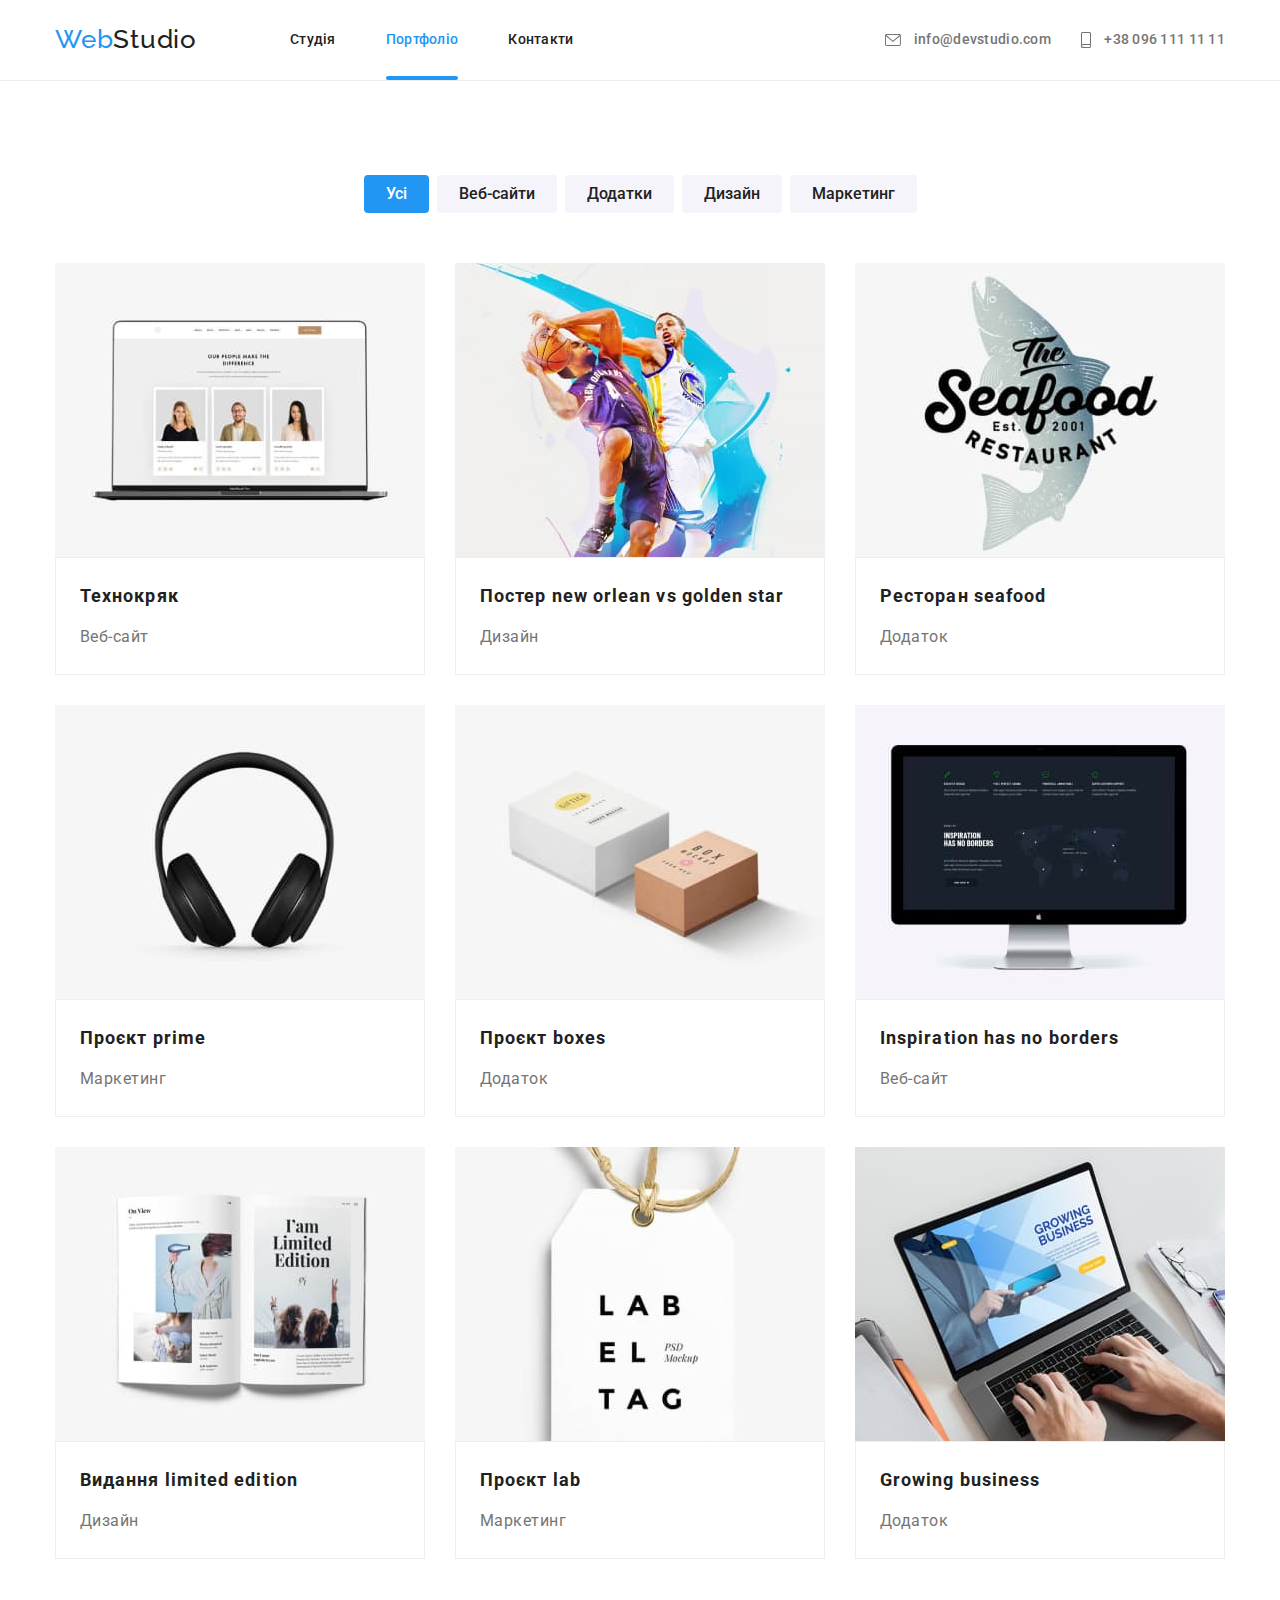
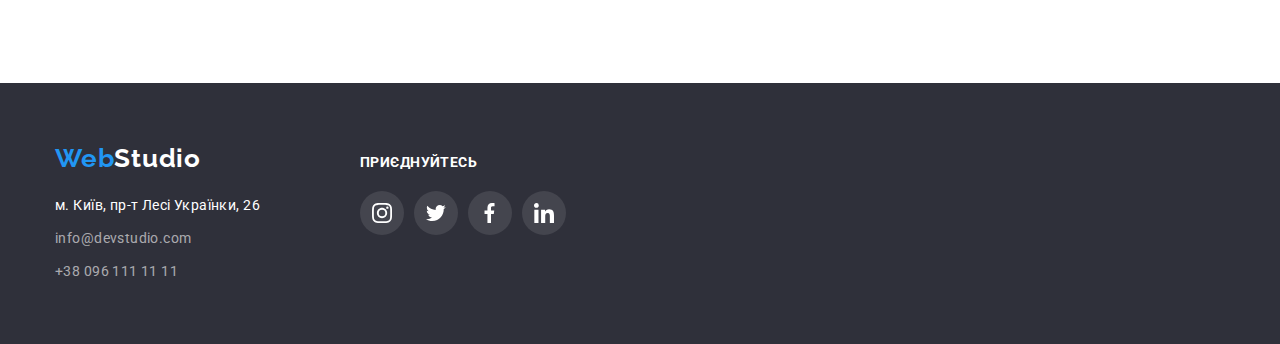
==== commit 20e4168c: "updated" ====
--- a/portfolio.html
+++ b/portfolio.html
@@ -5,12 +5,12 @@
     <meta http-equiv="X-UA-Compatible" content="IE=edge">
     <meta name="viewport" content="width=device-width, initial-scale=1.0">
     <title>WebStudio</title>
+    <link rel="stylesheet" href="https://cdnjs.cloudflare.com/ajax/libs/modern-normalize/1.1.0/modern-normalize.min.css">
     <link rel="stylesheet" href="./css/style.css">
     <link rel="preconnect" href="https://fonts.googleapis.com">
   <link rel="preconnect" href="https://fonts.gstatic.com" crossorigin>
   <link href="https://fonts.googleapis.com/css2?family=Raleway:wght@700&family=Roboto:wght@400;500;700;900&display=swap"
     rel="stylesheet">
-    <link rel="stylesheet" href="https://cdnjs.cloudflare.com/ajax/libs/modern-normalize/1.1.0/modern-normalize.min.css">
 </head>
 <body>
     <!-- Шапка -->
@@ -58,16 +58,16 @@
                     <button type="button" class="button-filtr current"> Усі</button>
                 </li>
                 <li class="item">
-                    <button type="button" class="button-filtr"> веб-сайти</button>
-                </li>
-                <li class="item">
-                    <button type="button" class="button-filtr"> додатки</button>
-                </li>
-                <li class="item">
-                    <button type="button" class="button-filtr">дизайн</button>
-                </li>
-                <li class="item">
-                    <button type="button" class="button-filtr">маркетинг</button>
+                    <button type="button" class="button-filtr"> Веб-сайти</button>
+                </li>
+                <li class="item">
+                    <button type="button" class="button-filtr"> Додатки</button>
+                </li>
+                <li class="item">
+                    <button type="button" class="button-filtr">Дизайн</button>
+                </li>
+                <li class="item">
+                    <button type="button" class="button-filtr">Маркетинг</button>
                 </li>
             </ul>
             <!--фільтр картинки-->
@@ -83,8 +83,8 @@
                         </div>
                       </div>
                         <div class="text-filtr">
-                        <h3 class="title-filtr">технокряк</h3>
-                        <p class="text-p">веб-сайт</p>
+                        <h3 class="title-filtr">Технокряк</h3>
+                        <p class="text-p">Веб-сайт</p>
                        </div>
                     </a>
                     </li>
@@ -99,8 +99,8 @@
                         </div>
                       </div>
                         <div class="text-filtr">
-                        <h3 class="title-filtr">постер new orlean vs golden star</h3>
-                        <p class="text-p">дизайн</p>
+                        <h3 class="title-filtr">Постер new orlean vs golden star</h3>
+                        <p class="text-p">Дизайн</p>
                        </div>
                       </a>
                     </li>
@@ -115,8 +115,8 @@
                         </div>
                         </div>
                         <div class="text-filtr">
-                        <h3 class="title-filtr">ресторан seafood</h3>
-                        <p class="text-p">додаток</p>
+                        <h3 class="title-filtr">Ресторан seafood</h3>
+                        <p class="text-p">Додаток</p>
                         </div>
                       </a>
                     </li>
@@ -131,8 +131,8 @@
                         </div>
                         </div>
                         <div class="text-filtr">
-                        <h3 class="title-filtr">проєкт prime</h3>
-                        <p class="text-p">маркетинг</p>
+                        <h3 class="title-filtr">Проєкт prime</h3>
+                        <p class="text-p">Маркетинг</p>
                         </div>
                       </a>
                     </li>
@@ -147,8 +147,8 @@
                         </div>
                         </div>
                         <div class="text-filtr">
-                        <h3 class="title-filtr">проєкт boxes</h3>
-                        <p class="text-p">додаток</p>
+                        <h3 class="title-filtr">Проєкт boxes</h3>
+                        <p class="text-p">Додаток</p>
                         </div>
                       </a>
                     </li>
@@ -163,8 +163,8 @@
                         </div>
                         </div>
                         <div class="text-filtr">
-                        <h3 class="title-filtr">inspiration has no borders</h3>
-                        <p class="text-p">веб-сайт</p>
+                        <h3 class="title-filtr">Inspiration has no borders</h3>
+                        <p class="text-p">Веб-сайт</p>
                         </div>
                       </a>
                     </li>
@@ -179,8 +179,8 @@
                         </div>
                         </div>
                         <div class="text-filtr">
-                        <h3 class="title-filtr">видання limited edition</h3>
-                        <p class="text-p">дизайн</p>
+                        <h3 class="title-filtr">Видання limited edition</h3>
+                        <p class="text-p">Дизайн</p>
                         </div>
                       </a>
                     </li>
@@ -195,8 +195,8 @@
                         </div>
                         </div>
                         <div class="text-filtr">
-                        <h3 class="title-filtr">проєкт lab</h3>
-                        <p class="text-p">маркетинг</p>
+                        <h3 class="title-filtr">Проєкт lab</h3>
+                        <p class="text-p">Маркетинг</p>
                         </div>
                       </a>
                     </li>
@@ -211,8 +211,8 @@
                         </div>
                         </div>
                         <div class="text-filtr">
-                        <h3 class="title-filtr">growing business</h3>
-                        <p class="text-p">додаток</p>
+                        <h3 class="title-filtr">Growing business</h3>
+                        <p class="text-p">Додаток</p>
                         </div>
                       </a>
                     </li>
@@ -247,7 +247,7 @@
         </address>
       </div>
         <div class="social-block">
-          <h2 class="join">приєднуйтесь</h2>
+          <p class="join">приєднуйтесь</p>
           <ul class="icons list">
             <li class="icon item-social">
               <a class="social link" href="">
--- a/css/style.css
+++ b/css/style.css
@@ -9,9 +9,6 @@
 --third-color-background: #F5F4FA;
 --portfolio-item-bg: #EEEEEE;
 --border-partners-company: #AFB1B8;
---transition-duration: 250ms;
---transition-timing-function: cubic-bezier(0.4, 0, 0.2, 1);
---transparent-color: rgba(0, 0, 0, 0);
 }
 
 /* html {
@@ -117,6 +114,12 @@
 fill:var(--accent);
 }
 
+.header-icon-link:focus svg,
+.header-icon-link:hover svg
+{
+color:var(--accent);
+fill:var(--accent);
+}
 
 .nav-studio.link.current::after,
 .nav-portfolio.link.current::after {
@@ -285,6 +288,7 @@
 /* identical to box height, or 188% */
 border-radius: 4px solid transparent;
 min-width: 200px;
+letter-spacing: 0.06em;
 text-align: center;
 cursor: pointer;
 color: var(--text-color-white);
@@ -311,6 +315,9 @@
   width: 100%;
   height: 100%;
   background: rgba(0, 0, 0, 0.2);
+  transition-property: visibility, opacity;
+  transition-duration: 250ms;
+  transition-timing-function: cubic-bezier(0.4, 0, 0.2, 1);
 }
 
 .modal {
@@ -326,7 +333,11 @@
 background: #FFFFFF;
 box-shadow: 0px 1px 3px rgba(0, 0, 0, 0.12), 0px 1px 1px rgba(0, 0, 0, 0.14), 0px 2px 1px rgba(0, 0, 0, 0.2);
 border-radius: 4px;
-}
+transition-property: background-color, box-shadow, border-radius;
+transition-duration: 250ms;
+transition-timing-function: cubic-bezier(0.4, 0, 0.2, 1);
+}
+
 
 .backdrop.is-hidden {
 visibility: hidden;
@@ -345,7 +356,7 @@
   border-radius: 50%;
   color: var(--third-color-background);
   cursor: pointer;
-  transition-property: color;
+  transition-property: fill;
   transition-duration: 250ms;
   transition-timing-function: cubic-bezier(0.4, 0, 0.2, 1);
 }
@@ -628,6 +639,9 @@
   width: 206px;
   height: 44px;
   padding: 0;
+  transition-property: color, background-color;
+  transition-duration: 250ms;
+  transition-timing-function: cubic-bezier(0.4, 0, 0.2, 1);
 }
 
 .social {
@@ -636,6 +650,7 @@
   height: 44px;
   border-radius: 50%;
   fill: var(--icons-color);
+  transition-property: fill, background-color;
   transition-duration: 250ms;
   transition-timing-function: cubic-bezier(0.4, 0, 0.2, 1);
 }
@@ -666,6 +681,7 @@
 display: inline-block;
 fill: #AFB1B8;
 }
+
 
 .social-links .link:hover > .link-icon,
 .social-links .link:focus > .link-icon {
@@ -710,10 +726,12 @@
 display: flex;
 width: 170px;
 height: 92px;
-border: 1px solid var(--border-partners-company);
+border: 1px solid #afb1b8;
 border-radius: 4px;
 justify-content: center;
 align-items: center;
+fill: #afb1b8;
+transition-property: fill, border-color;
 transition-duration: 250ms;
 transition-timing-function: cubic-bezier(0.4, 0, 0.2, 1);
 }
@@ -793,7 +811,7 @@
 font-size: 14px;
 line-height: 1.71;
 letter-spacing: 0.03em;
-color: var(--text-color-gray);
+color: rgba(255, 255, 255, 0.6);
 transition-duration: 250ms;
 transition-timing-function: cubic-bezier(0.4, 0, 0.2, 1);
 }
@@ -807,7 +825,7 @@
 line-height: 1.71;
 letter-spacing: 0.03em;
 margin-bottom: 0px;
-color: var(--text-color-gray);
+color: rgba(255, 255, 255, 0.6);
 transition-duration: 250ms;
 transition-timing-function: cubic-bezier(0.4, 0, 0.2, 1);
 }
@@ -896,6 +914,7 @@
 line-height: 1.62;
 font-family: 'Roboto';
 background: #F5F4FA;
+transition-property: color, background-color, box-shadow;
 transition-duration: 250ms;
 transition-timing-function: cubic-bezier(0.4, 0, 0.2, 1);
 }
@@ -934,6 +953,8 @@
 line-height: 2;
 letter-spacing: 0.06em;
 text-align: start;
+transition-duration: 250ms;
+transition-timing-function: cubic-bezier(0.4, 0, 0.2, 1);
 }
 
 .gallery-item:hover,
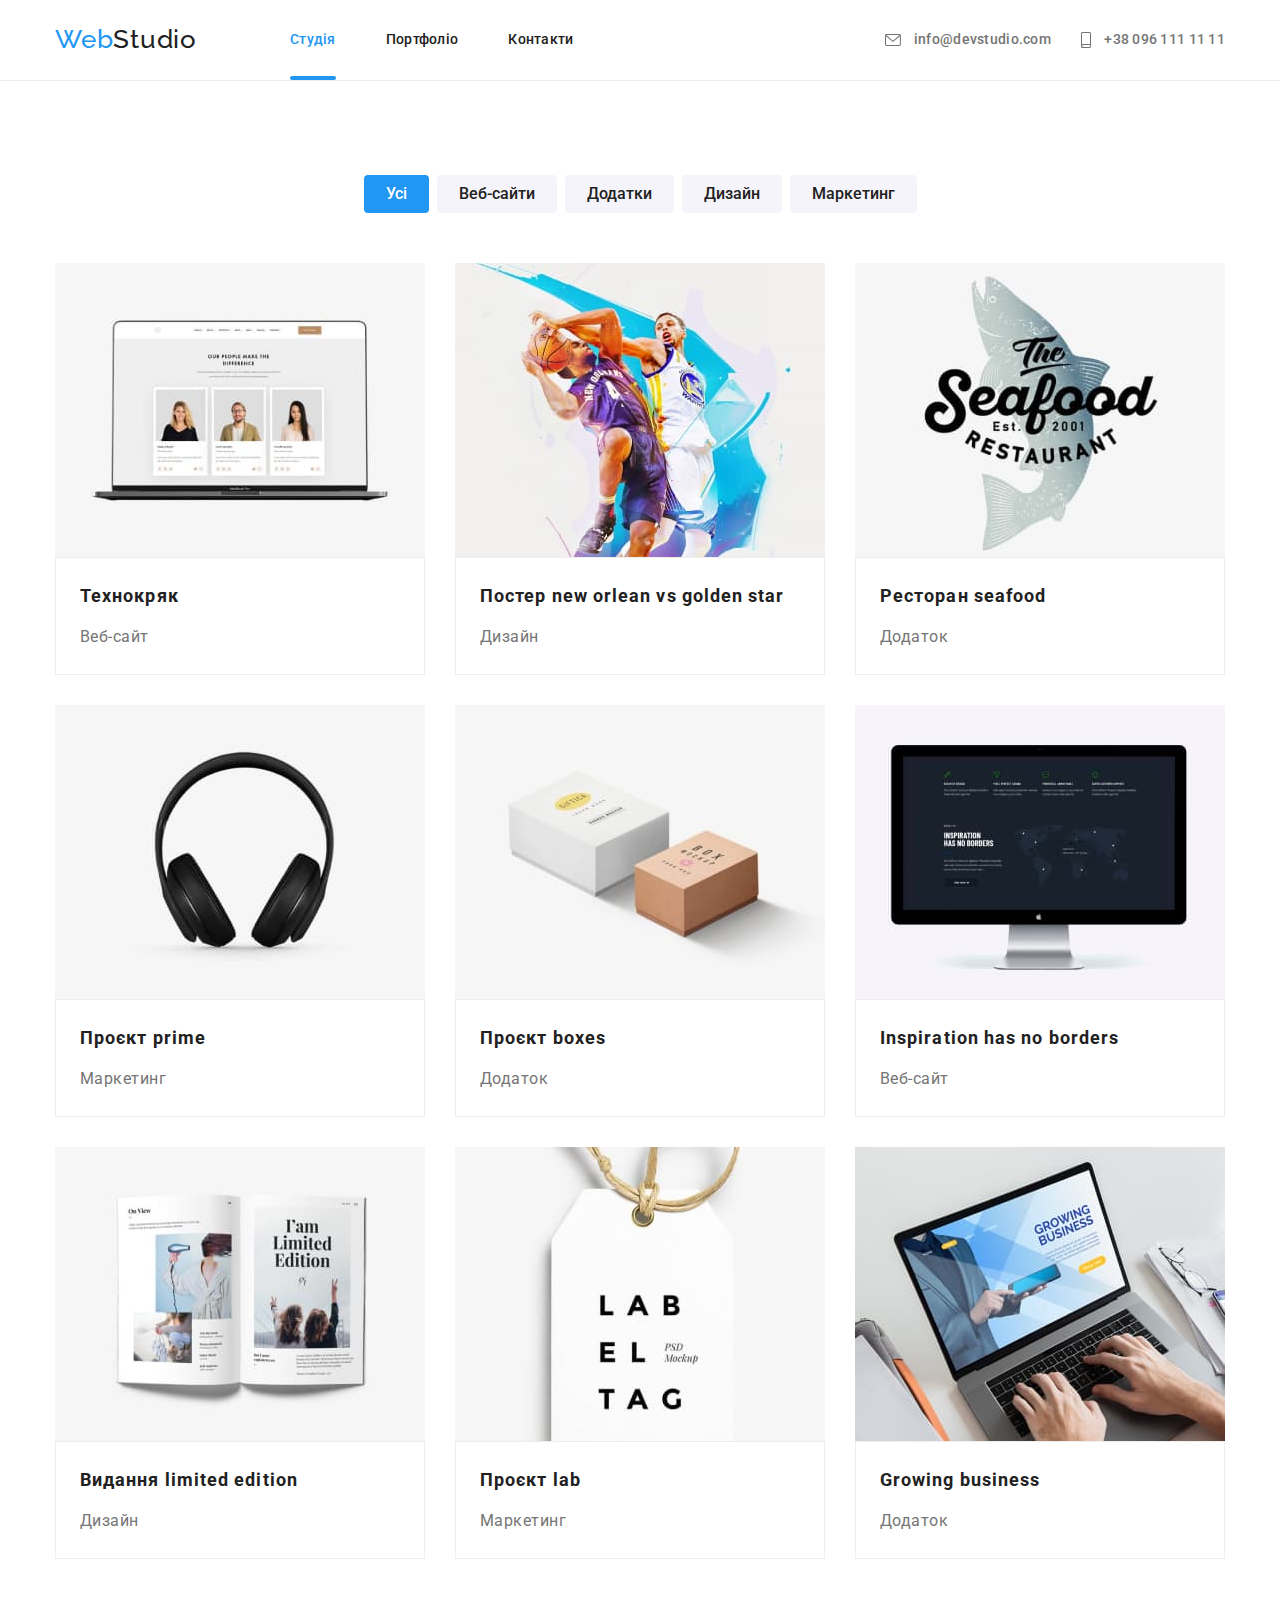
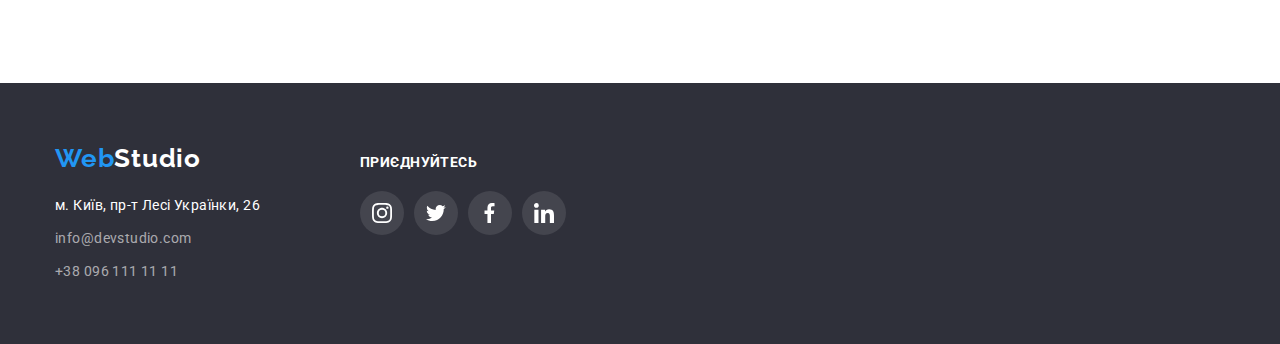
==== commit c1d17b8a: "uploaded" ====
--- a/portfolio.html
+++ b/portfolio.html
@@ -23,14 +23,14 @@
           </a>
           <!-- навігація по сайту -->
           <ul class="site-nav list">
-              <li><a class="nav-studio link" href="./index.html">Студія</a></li>
-              <li><a class="nav-portfolio link current" href="./portfolio.html">Портфоліо</a></li>
+              <li><a class="nav-studio link current" href="./index.html">Студія</a></li>
+              <li><a class="nav-portfolio link" href="./portfolio.html">Портфоліо</a></li>
               <li><a class="nav-kontakty link" href="#">Контакти</a></li>
           </ul>
       </nav>
       <ul class="contacts list">
           <li>
-              <a class="mail-header link" rel="noopener noreferrer nofollow" href="info@devstudio.com">
+              <a class="mail-header header-icon-link" rel="noopener noreferrer nofollow" href="info@devstudio.com">
                   <svg class="item-icon mail">
                       <use href="./images/icons.svg#icon-mail"></use>
                   </svg>  
@@ -38,7 +38,7 @@
               </a>
           </li>
           <li>
-              <a class="tel-header link" href="tel:+380961111111">
+              <a class="tel-header header-icon-link" href="tel:+380961111111">
                   <svg class="item-icon phone">
                       <use href="./images/icons.svg#icon-smartphone"></use>
                   </svg>
--- a/css/style.css
+++ b/css/style.css
@@ -217,6 +217,9 @@
 margin-right: 10px;
 vertical-align: middle;
 fill: var(--text-color-gray);
+transition-duration: 250ms;
+transition-timing-function: cubic-bezier(0.4, 0, 0.2, 1);
+
 }
 
 .item-icon.phone{
@@ -510,11 +513,14 @@
 }
 
 .label-card {
+  display: flex;
+  align-items: center;
+  justify-content: center;
   position: absolute;
-  margin: 0;
+
   bottom: 0;
   width: 100%;
-  padding: 27px 107px;
+  padding: 27px 0px;
   text-align: center;
   /* padding: 32px 64px;*/
   /* opacity: 0; */
@@ -528,7 +534,6 @@
 .label-text {
 margin: 0;
 bottom: 0;
-text-align: center;
 text-transform: uppercase;
 color: var(--text-color-white)
 
@@ -656,7 +661,11 @@
 }
 .social .link-icon {
   margin: 12px;
-}
+  transition-property: fill, background-color;
+  transition-duration: 250ms;
+  transition-timing-function: cubic-bezier(0.4, 0, 0.2, 1);
+}
+
 
 .social-links .link {
 display: flex;
@@ -731,7 +740,7 @@
 justify-content: center;
 align-items: center;
 fill: #afb1b8;
-transition-property: fill, border-color;
+transition-property: fill, border;
 transition-duration: 250ms;
 transition-timing-function: cubic-bezier(0.4, 0, 0.2, 1);
 }
@@ -741,6 +750,9 @@
 fill: var(--border-partners-company);
 Width: 106px;
 Height: 60px;
+transition-property: fill, border-color;
+transition-duration: 250ms;
+transition-timing-function: cubic-bezier(0.4, 0, 0.2, 1);
 }
 
 .partners-link:hover,
@@ -931,11 +943,7 @@
 background-color: var(--accent);
 }
 
-.item:hover,
-.item:focus
- {
-box-shadow: 0px 3px 1px rgba(0, 0, 0, 0.1), 0px 1px 2px rgba(0, 0, 0, 0.08), 0px 2px 2px rgba(0, 0, 0, 0.12);
-}
+
 
 
 /* картинки */
@@ -1051,7 +1059,7 @@
 
 .portfolio-elements{
 text-decoration: none;
-transition-property: box-shadow,transform;
+transition-property: box-shadow, transform;
 transition-duration: 250ms;
 transition-timing-function: cubic-bezier(0.4, 0, 0.2, 1);
 }
@@ -1082,9 +1090,10 @@
 transition-duration: 250ms;
 transition-timing-function: cubic-bezier(0.4, 0, 0.2, 1);
 }
-  .portfolio-card:hover .portfolio-info,
-  .portfolio-card:focus .portfolio-info {
-transform: translateY(0);
+
+.portfolio-elements:hover .portfolio-info,
+.portfolio-elements:focus .portfolio-info {
+  transform: translateY(0);
 }
   
   .portfolio-galerry-text {
